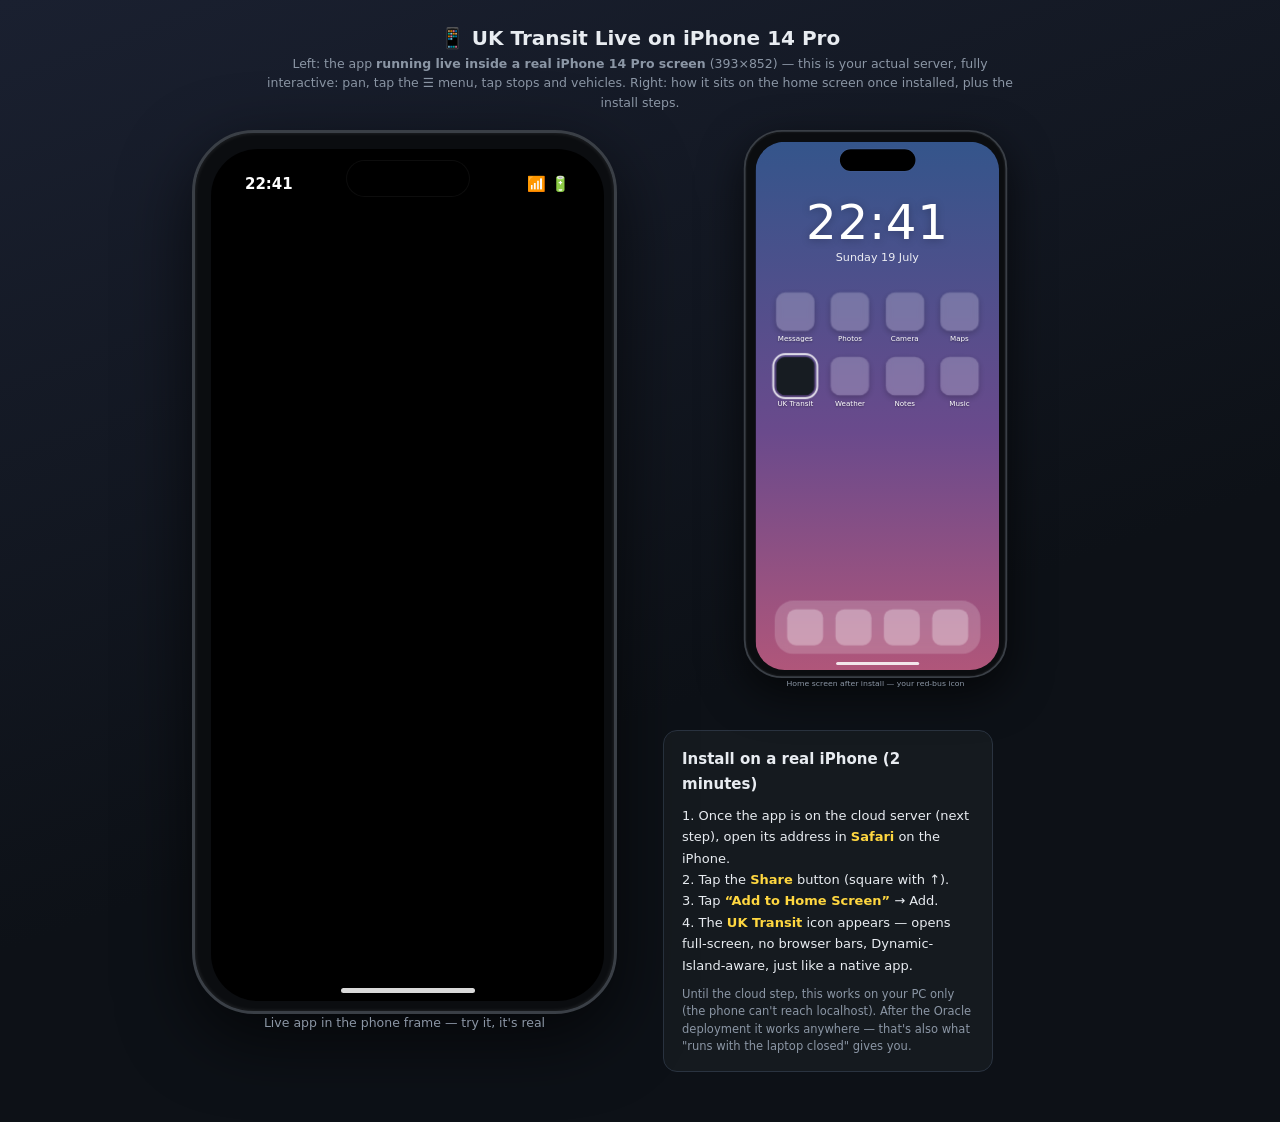
==== iPhone Preview.html @ 36990668 "Trains follow real track geometry: lazy OSM rail-corridor routing (railpath.py), path-following anim" ====
<!DOCTYPE html>
<html><head><meta charset="utf-8"><title>UK Transit Live — iPhone 14 Pro preview</title>
<style>
* { box-sizing: border-box; margin: 0; padding: 0; }
body {
  min-height: 100vh; display: flex; flex-direction: column; align-items: center;
  background: linear-gradient(160deg, #1a2030, #0d1117 60%);
  font-family: "Segoe UI", system-ui, sans-serif; color: #e8ecf1; padding: 26px 12px 50px;
}
h1 { font-size: 20px; margin-bottom: 4px; }
.sub { font-size: 12.5px; color: #8b96a5; margin-bottom: 18px; max-width: 760px; text-align: center; line-height: 1.55; }
.stage { display: flex; gap: 46px; flex-wrap: wrap; justify-content: center; align-items: flex-start; }

/* ---- iPhone 14 Pro frame (393x852 logical) ---- */
.phone {
  position: relative; width: 425px; height: 884px;
  border-radius: 62px; background: #0b0d10;
  border: 3px solid #3a3f46; box-shadow: 0 24px 70px rgba(0,0,0,.65), inset 0 0 4px rgba(255,255,255,.12);
  padding: 16px;
}
.screen {
  position: relative; width: 393px; height: 852px; border-radius: 47px; overflow: hidden; background: #000;
}
.island {
  position: absolute; top: 12px; left: 50%; transform: translateX(-50%);
  width: 122px; height: 35px; border-radius: 20px; background: #000; z-index: 60;
  box-shadow: 0 0 0 1px rgba(255,255,255,.05);
}
.statusbar {
  position: absolute; top: 0; left: 0; right: 0; height: 54px; z-index: 50;
  display: flex; justify-content: space-between; align-items: center; padding: 16px 34px 0;
  font-size: 15px; font-weight: 600; color: #fff; pointer-events: none;
  text-shadow: 0 0 4px rgba(0,0,0,.55);
}
.homebar { position: absolute; bottom: 8px; left: 50%; transform: translateX(-50%); width: 134px; height: 5px; border-radius: 3px; background: rgba(255,255,255,.85); z-index: 60; }
.phone .cap { text-align: center; font-size: 12.5px; color: #8b96a5; margin-top: 14px; }

/* live app iframe */
.appframe { width: 393px; height: 852px; border: 0; display: block; }

/* ---- home screen mock ---- */
.homescreen {
  width: 393px; height: 852px; position: relative;
  background: linear-gradient(180deg, #34558b 0%, #6a4a8c 55%, #b0567a 100%);
  display: flex; flex-direction: column;
}
.hs-time { text-align: center; margin-top: 84px; font-size: 78px; font-weight: 300; letter-spacing: 1px; color: #fff; text-shadow: 0 2px 14px rgba(0,0,0,.25); }
.hs-date { text-align: center; font-size: 18px; color: rgba(255,255,255,.9); margin-top: 2px; }
.grid { display: grid; grid-template-columns: repeat(4, 1fr); gap: 22px 8px; padding: 46px 24px; }
.app { display: flex; flex-direction: column; align-items: center; gap: 6px; }
.app .ic {
  width: 62px; height: 62px; border-radius: 15px; background: rgba(255,255,255,.22);
  backdrop-filter: blur(6px); box-shadow: 0 4px 10px rgba(0,0,0,.22);
}
.app span { font-size: 11.5px; color: #fff; text-shadow: 0 1px 3px rgba(0,0,0,.4); }
.app.ours .ic {
  background: #171c22 url("http://localhost:8620/static/icon-192.png") center/cover;
  outline: 3px solid rgba(255,255,255,.85); outline-offset: 3px;
  animation: glow 2s ease-in-out infinite;
}
@keyframes glow { 50% { outline-color: rgba(255,215,64,.95); } }
.dock {
  margin-top: auto; margin-bottom: 26px; align-self: center;
  display: flex; gap: 20px; padding: 14px 20px; border-radius: 30px;
  background: rgba(255,255,255,.18); backdrop-filter: blur(10px);
}
.dock .ic { width: 58px; height: 58px; border-radius: 14px; background: rgba(255,255,255,.3); }

.howto {
  max-width: 330px; background: rgba(23,28,34,.85); border: 1px solid #2a3340; border-radius: 14px;
  padding: 16px 18px; font-size: 13px; line-height: 1.65;
}
.howto h2 { font-size: 15px; margin-bottom: 8px; }
.howto b { color: #ffd740; }
.howto .note { color: #8b96a5; font-size: 11.5px; margin-top: 10px; line-height: 1.5; }
</style></head><body>
<h1>📱 UK Transit Live on iPhone 14 Pro</h1>
<div class="sub">Left: the app <b>running live inside a real iPhone 14 Pro screen</b> (393×852) — this is your actual server, fully interactive: pan, tap the ☰ menu, tap stops and vehicles. Right: how it sits on the home screen once installed, plus the install steps.</div>
<div class="stage">
  <div class="phone">
    <div class="screen">
      <div class="island"></div>
      <div class="statusbar"><span>22:41</span><span>📶 🔋</span></div>
      <iframe class="appframe" src="http://localhost:8620" title="UK Transit Live"></iframe>
      <div class="homebar"></div>
    </div>
    <div class="cap">Live app in the phone frame — try it, it's real</div>
  </div>

  <div style="display:flex;flex-direction:column;gap:26px">
    <div class="phone" style="transform:scale(.62);transform-origin:top center;margin-bottom:-310px">
      <div class="screen">
        <div class="island"></div>
        <div class="homescreen">
          <div class="hs-time">22:41</div>
          <div class="hs-date">Sunday 19 July</div>
          <div class="grid">
            <div class="app"><div class="ic"></div><span>Messages</span></div>
            <div class="app"><div class="ic"></div><span>Photos</span></div>
            <div class="app"><div class="ic"></div><span>Camera</span></div>
            <div class="app"><div class="ic"></div><span>Maps</span></div>
            <div class="app ours"><div class="ic"></div><span>UK Transit</span></div>
            <div class="app"><div class="ic"></div><span>Weather</span></div>
            <div class="app"><div class="ic"></div><span>Notes</span></div>
            <div class="app"><div class="ic"></div><span>Music</span></div>
          </div>
          <div class="dock"><div class="ic"></div><div class="ic"></div><div class="ic"></div><div class="ic"></div></div>
        </div>
        <div class="homebar"></div>
      </div>
      <div class="cap">Home screen after install — your red-bus icon</div>
    </div>

    <div class="howto">
      <h2>Install on a real iPhone (2 minutes)</h2>
      1. Once the app is on the cloud server (next step), open its address in <b>Safari</b> on the iPhone.<br>
      2. Tap the <b>Share</b> button (square with ↑).<br>
      3. Tap <b>“Add to Home Screen”</b> → Add.<br>
      4. The <b>UK Transit</b> icon appears — opens full-screen, no browser bars, Dynamic-Island-aware, just like a native app.
      <div class="note">Until the cloud step, this works on your PC only (the phone can't reach localhost). After the Oracle deployment it works anywhere — that's also what "runs with the laptop closed" gives you.</div>
    </div>
  </div>
</div>
</body></html>
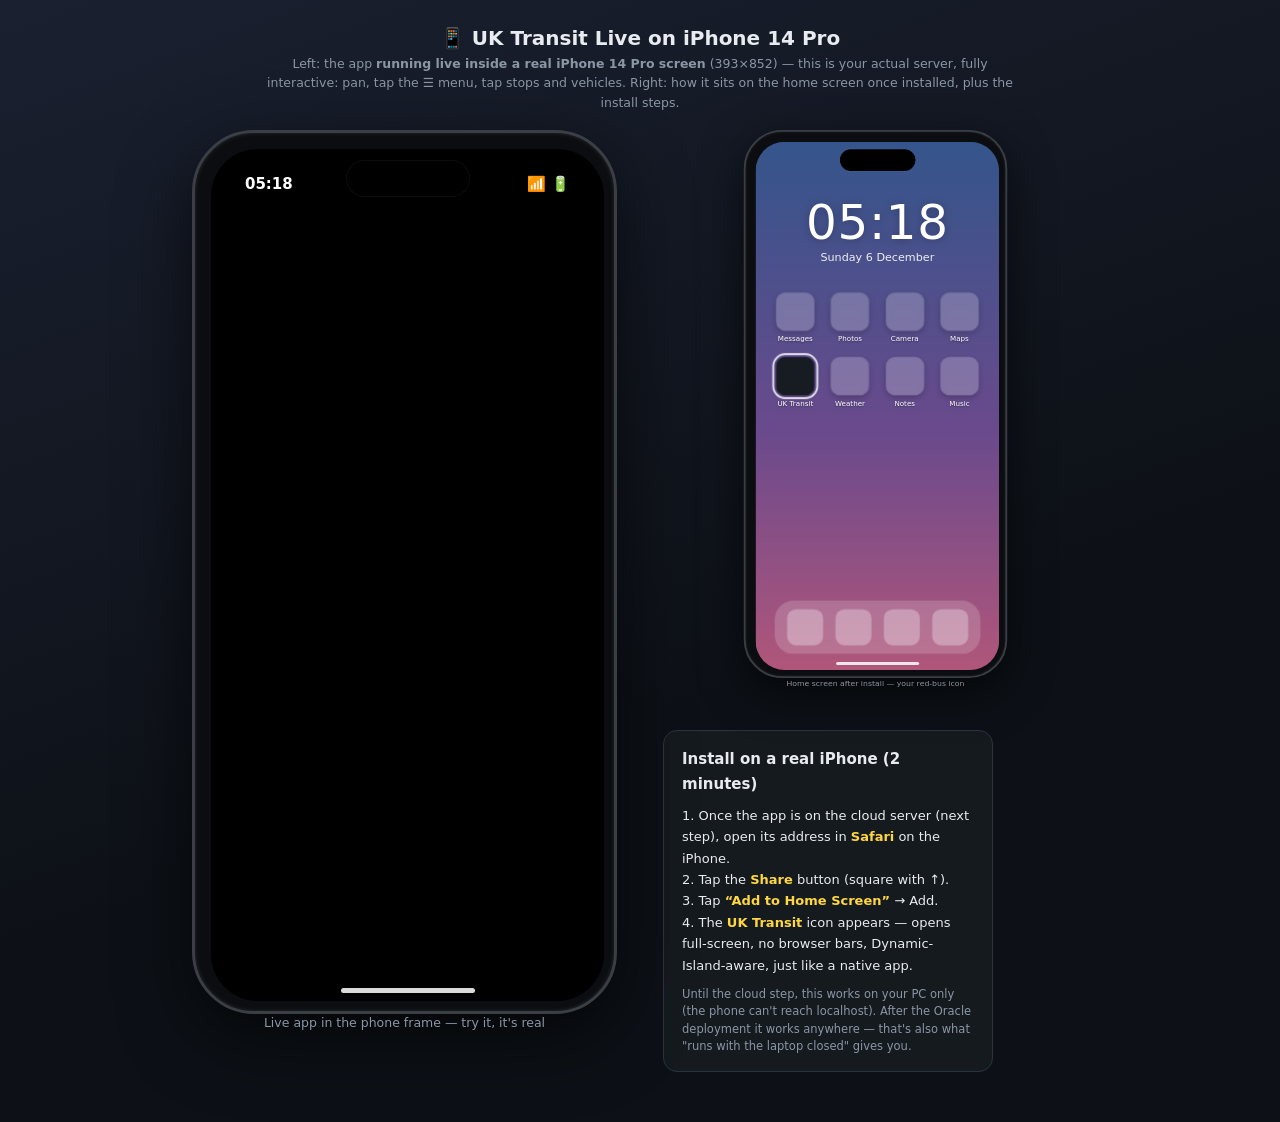
==== commit bbf5584d: "Demo v5 (liveries, multi-car trains on real tracks, coaches, rotations) + live-clock iPhone preview " ====
--- a/iPhone Preview.html
+++ b/iPhone Preview.html
@@ -80,7 +80,7 @@
   <div class="phone">
     <div class="screen">
       <div class="island"></div>
-      <div class="statusbar"><span>22:41</span><span>📶 🔋</span></div>
+      <div class="statusbar"><span class="clk">--:--</span><span>📶 🔋</span></div>
       <iframe class="appframe" src="http://localhost:8620" title="UK Transit Live"></iframe>
       <div class="homebar"></div>
     </div>
@@ -92,8 +92,8 @@
       <div class="screen">
         <div class="island"></div>
         <div class="homescreen">
-          <div class="hs-time">22:41</div>
-          <div class="hs-date">Sunday 19 July</div>
+          <div class="hs-time clkbig">--:--</div>
+          <div class="hs-date clkdate">—</div>
           <div class="grid">
             <div class="app"><div class="ic"></div><span>Messages</span></div>
             <div class="app"><div class="ic"></div><span>Photos</span></div>
@@ -121,4 +121,12 @@
     </div>
   </div>
 </div>
-</body></html>
+<script>
+function tick(){
+  const now = new Date();
+  const hm = now.toLocaleTimeString('en-GB', {hour:'2-digit', minute:'2-digit'});
+  document.querySelectorAll('.clk,.clkbig').forEach(e => e.textContent = hm);
+  document.querySelectorAll('.clkdate').forEach(e => e.textContent = now.toLocaleDateString('en-GB', {weekday:'long', day:'numeric', month:'long'}));
+}
+tick(); setInterval(tick, 15000);
+</script></body></html>
